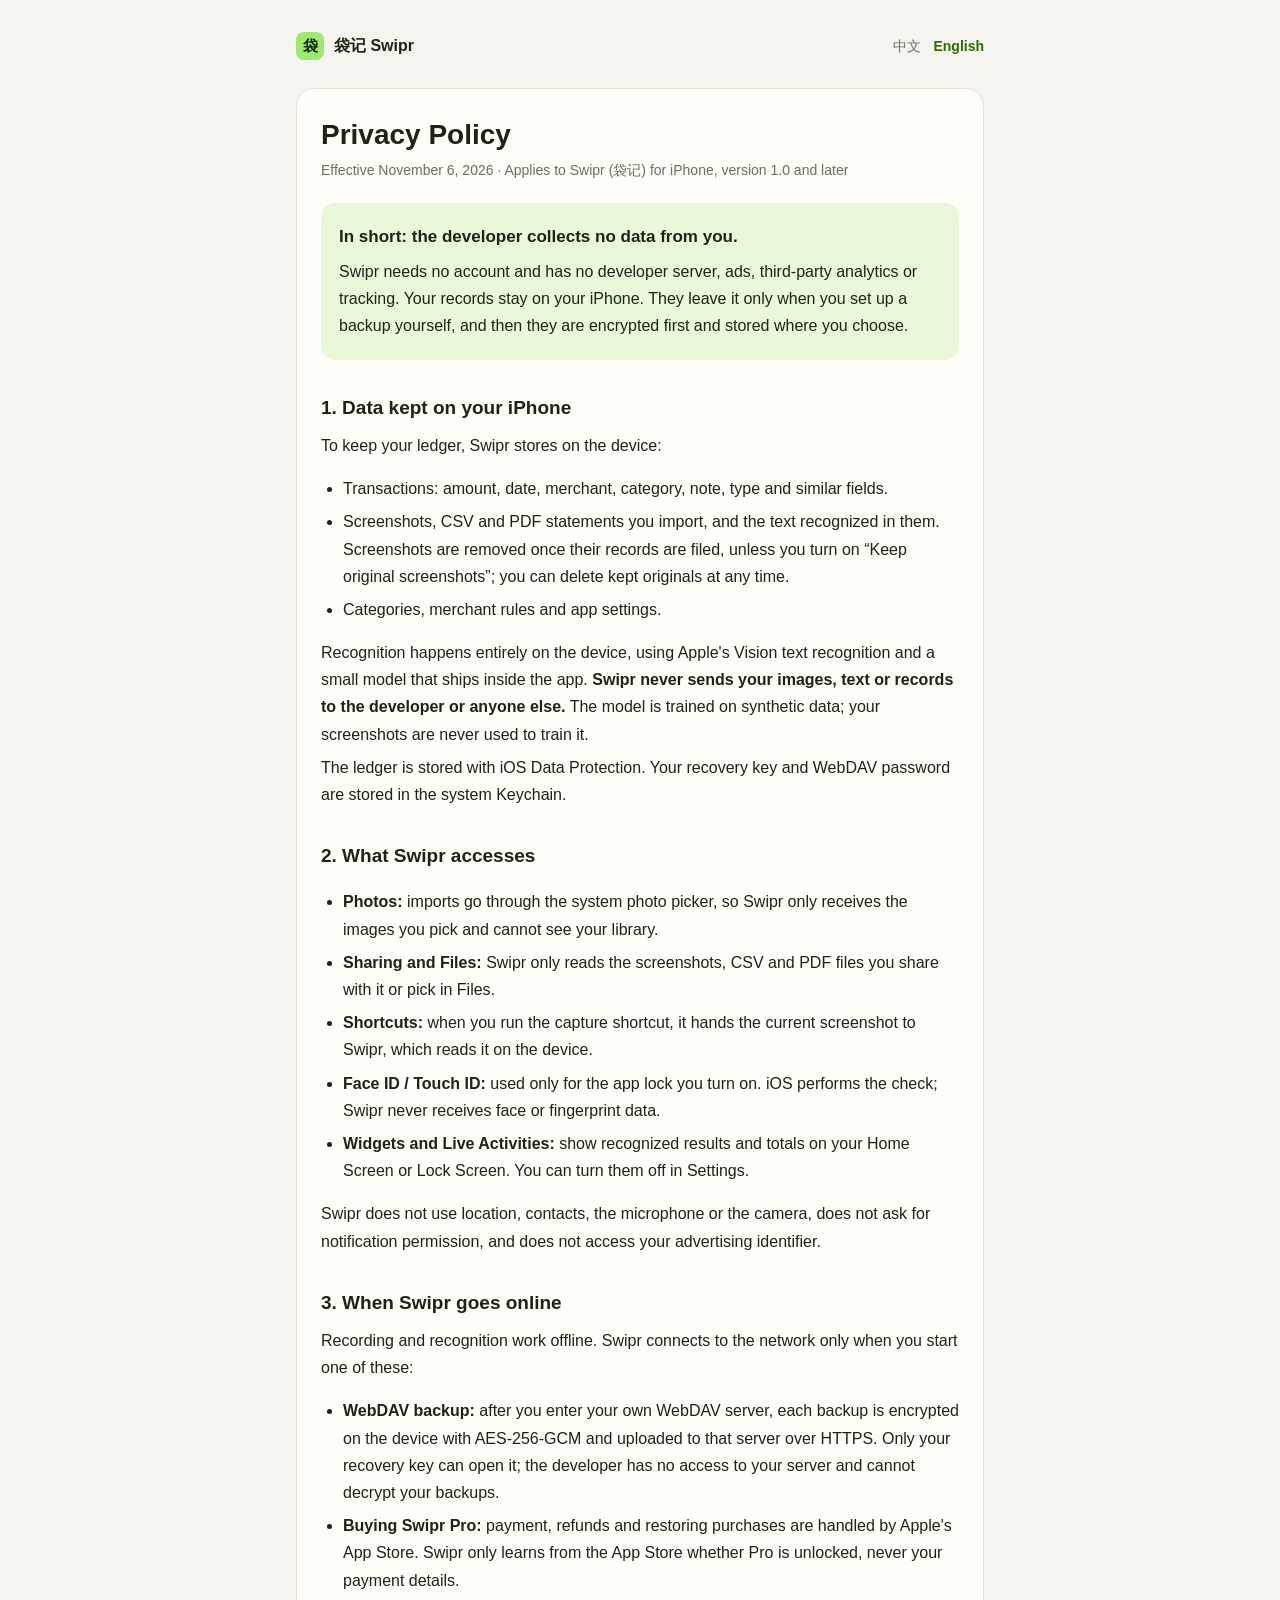
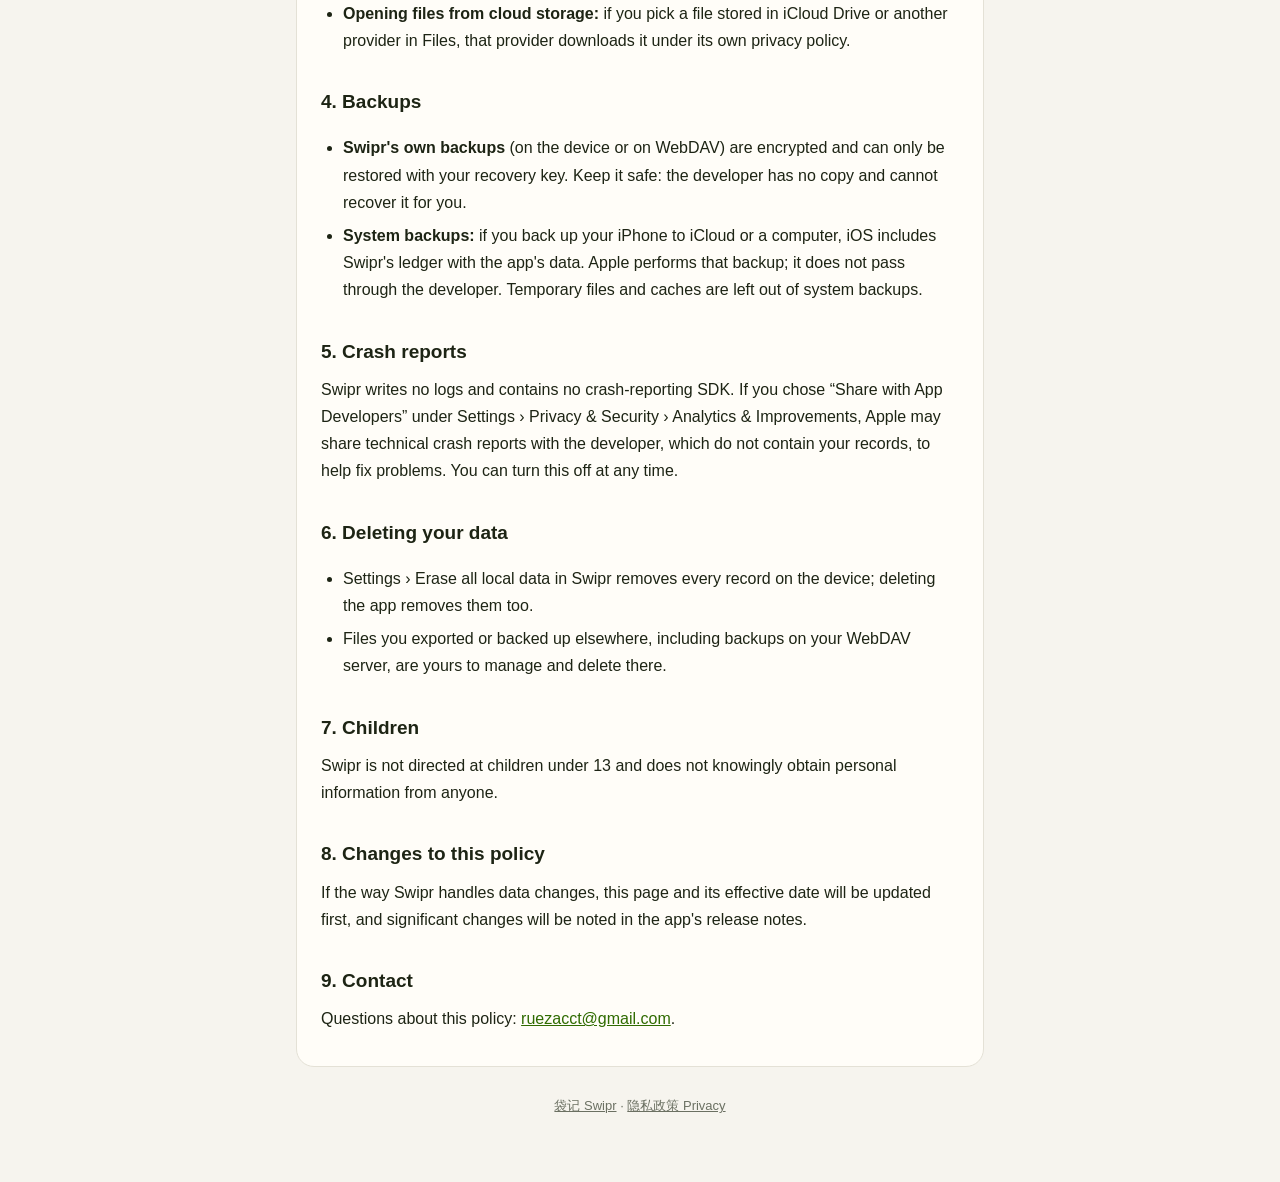
==== privacy.html @ 4a1c2935 "Add Swipr support and privacy pages" ====
<!doctype html>
<html lang="zh-Hans">
<head>
<meta charset="utf-8">
<meta name="viewport" content="width=device-width, initial-scale=1">
<title>袋记 Swipr 隐私政策 · Privacy Policy</title>
<meta name="description" content="袋记（Swipr）不收集你的任何数据。Swipr collects no data.">
<link rel="stylesheet" href="style.css">
</head>
<body>
<main>
<header class="top">
  <a class="brand" href="./"><span class="mark">袋</span>袋记 Swipr</a>
  <nav class="lang"><a href="?lang=zh" data-lang="zh-Hans">中文</a><a href="?lang=en" data-lang="en">English</a></nav>
</header>

<article lang="zh-Hans">
  <h1>隐私政策</h1>
  <p class="meta">生效日期：2026 年 11 月 6 日 · 适用于 iPhone 版袋记（Swipr）1.0 及以后版本</p>

  <div class="summary">
    <p class="lead"><strong>一句话：开发者不收集你的任何数据。</strong></p>
    <p>袋记不需要注册账号，没有开发者服务器，没有广告、第三方统计或追踪。你的账单只保存在你的 iPhone 上，只有在你自己设置备份时，才会加密后存到你选择的位置。</p>
  </div>

  <h2>1. 保存在你 iPhone 上的数据</h2>
  <p>为了记账，袋记会在本机保存以下内容：</p>
  <ul>
    <li>交易记录：金额、日期、商户、分类、备注、收支类型等；</li>
    <li>你导入的截图、CSV 和 PDF 账单，以及识别出的文字。确认入账后，原始截图默认会被清理；只有你开启「保留原始截图」后才会长期保存，你可以随时删除；</li>
    <li>分类、商户规则和应用设置。</li>
  </ul>
  <p>截图和账单的识别全部在本机完成，使用 Apple 的 Vision 文字识别和随 App 安装的一个小型识别模型。<strong>袋记不会把任何图片、文字或账单内容发送给开发者或其他任何人。</strong>识别模型用合成数据训练，你的截图不会被用来训练模型。</p>
  <p>本机数据库使用 iOS 的数据保护（Data Protection）存储，恢复密钥和 WebDAV 密码保存在系统钥匙串（Keychain）中。</p>

  <h2>2. 袋记会访问什么</h2>
  <ul>
    <li><strong>照片：</strong>通过系统的照片选择器导入，袋记只能拿到你选中的图片，看不到你的相册。</li>
    <li><strong>分享和文件：</strong>只处理你从其他 App 分享过来、或在「文件」里选中的截图、CSV 和 PDF。</li>
    <li><strong>快捷指令：</strong>你运行截图快捷指令时，指令把当时的屏幕截图交给袋记，在本机识别。</li>
    <li><strong>面容 ID / 触控 ID：</strong>仅用于你开启的应用锁。验证由 iOS 完成，袋记拿不到你的面部或指纹信息。</li>
    <li><strong>小组件和实时活动：</strong>会在主屏幕或锁定屏幕上显示识别结果和统计金额。你可以在系统设置中关闭它们。</li>
  </ul>
  <p>袋记不使用定位、通讯录、麦克风或相机，不申请通知权限，也不访问你的广告标识符。</p>

  <h2>3. 袋记什么时候联网</h2>
  <p>记账和识别都不需要网络。袋记只会在以下由你主动发起的情况下联网：</p>
  <ul>
    <li><strong>WebDAV 备份：</strong>你填写自己的 WebDAV 服务器地址后，备份会先在本机用 AES-256-GCM 加密，再通过 HTTPS 上传到这台服务器。只有你的恢复密钥能解开备份，开发者无法访问你的服务器，也无法解开备份。</li>
    <li><strong>购买袋记 Pro：</strong>付款、退款和恢复购买都由 Apple 的 App Store 处理。袋记只从 App Store 获知你是否已解锁 Pro，拿不到你的付款信息。</li>
    <li><strong>从云盘打开文件：</strong>如果你在「文件」里选择 iCloud 云盘或其他云盘中的文件，下载由该云盘服务完成，适用它们自己的隐私政策。</li>
  </ul>

  <h2>4. 备份</h2>
  <ul>
    <li><strong>袋记自己的备份</strong>（存到本机或 WebDAV）都经过加密，只能用你的恢复密钥恢复。请自己妥善保存恢复密钥：开发者没有副本，丢失后无法找回。</li>
    <li><strong>系统备份：</strong>如果你开启了 iPhone 的 iCloud 备份，或用电脑备份 iPhone，iOS 会把袋记的账本作为 App 数据一起备份。这一过程由 Apple 完成，不经过开发者。临时文件和缓存不会进入系统备份。</li>
  </ul>

  <h2>5. 崩溃报告</h2>
  <p>袋记不写运行日志，也没有集成任何崩溃收集 SDK。如果你在 iPhone「设置 › 隐私与安全性 › 分析与改进」中选择了「与 App 开发者共享」，Apple 可能会把 App 崩溃时的技术报告（不包含你的账单内容）提供给开发者，仅用于修复问题。你可以随时关闭这项共享。</p>

  <h2>6. 删除你的数据</h2>
  <ul>
    <li>在袋记的「设置 › 清空全部本地数据」中可以删除本机的全部记录；删除 App 也会清除本机数据。</li>
    <li>你导出或备份到其他位置的文件（包括 WebDAV 服务器上的备份）由你自己管理，需要你在那里删除。</li>
  </ul>

  <h2>7. 儿童</h2>
  <p>袋记不面向 13 岁以下儿童，也不会有意获取任何人的个人信息。</p>

  <h2>8. 本政策的变更</h2>
  <p>如果袋记处理数据的方式发生变化，我们会先更新本页面和生效日期，重大变化还会在 App 更新说明中写明。</p>

  <h2>9. 联系我们</h2>
  <p>对本政策有任何疑问，请发邮件至 <a href="mailto:ruezacct@gmail.com">ruezacct@gmail.com</a>。</p>
</article>

<article lang="en">
  <h1>Privacy Policy</h1>
  <p class="meta">Effective November 6, 2026 · Applies to Swipr (袋记) for iPhone, version 1.0 and later</p>

  <div class="summary">
    <p class="lead"><strong>In short: the developer collects no data from you.</strong></p>
    <p>Swipr needs no account and has no developer server, ads, third-party analytics or tracking. Your records stay on your iPhone. They leave it only when you set up a backup yourself, and then they are encrypted first and stored where you choose.</p>
  </div>

  <h2>1. Data kept on your iPhone</h2>
  <p>To keep your ledger, Swipr stores on the device:</p>
  <ul>
    <li>Transactions: amount, date, merchant, category, note, type and similar fields.</li>
    <li>Screenshots, CSV and PDF statements you import, and the text recognized in them. Screenshots are removed once their records are filed, unless you turn on “Keep original screenshots”; you can delete kept originals at any time.</li>
    <li>Categories, merchant rules and app settings.</li>
  </ul>
  <p>Recognition happens entirely on the device, using Apple's Vision text recognition and a small model that ships inside the app. <strong>Swipr never sends your images, text or records to the developer or anyone else.</strong> The model is trained on synthetic data; your screenshots are never used to train it.</p>
  <p>The ledger is stored with iOS Data Protection. Your recovery key and WebDAV password are stored in the system Keychain.</p>

  <h2>2. What Swipr accesses</h2>
  <ul>
    <li><strong>Photos:</strong> imports go through the system photo picker, so Swipr only receives the images you pick and cannot see your library.</li>
    <li><strong>Sharing and Files:</strong> Swipr only reads the screenshots, CSV and PDF files you share with it or pick in Files.</li>
    <li><strong>Shortcuts:</strong> when you run the capture shortcut, it hands the current screenshot to Swipr, which reads it on the device.</li>
    <li><strong>Face ID / Touch ID:</strong> used only for the app lock you turn on. iOS performs the check; Swipr never receives face or fingerprint data.</li>
    <li><strong>Widgets and Live Activities:</strong> show recognized results and totals on your Home Screen or Lock Screen. You can turn them off in Settings.</li>
  </ul>
  <p>Swipr does not use location, contacts, the microphone or the camera, does not ask for notification permission, and does not access your advertising identifier.</p>

  <h2>3. When Swipr goes online</h2>
  <p>Recording and recognition work offline. Swipr connects to the network only when you start one of these:</p>
  <ul>
    <li><strong>WebDAV backup:</strong> after you enter your own WebDAV server, each backup is encrypted on the device with AES-256-GCM and uploaded to that server over HTTPS. Only your recovery key can open it; the developer has no access to your server and cannot decrypt your backups.</li>
    <li><strong>Buying Swipr Pro:</strong> payment, refunds and restoring purchases are handled by Apple's App Store. Swipr only learns from the App Store whether Pro is unlocked, never your payment details.</li>
    <li><strong>Opening files from cloud storage:</strong> if you pick a file stored in iCloud Drive or another provider in Files, that provider downloads it under its own privacy policy.</li>
  </ul>

  <h2>4. Backups</h2>
  <ul>
    <li><strong>Swipr's own backups</strong> (on the device or on WebDAV) are encrypted and can only be restored with your recovery key. Keep it safe: the developer has no copy and cannot recover it for you.</li>
    <li><strong>System backups:</strong> if you back up your iPhone to iCloud or a computer, iOS includes Swipr's ledger with the app's data. Apple performs that backup; it does not pass through the developer. Temporary files and caches are left out of system backups.</li>
  </ul>

  <h2>5. Crash reports</h2>
  <p>Swipr writes no logs and contains no crash-reporting SDK. If you chose “Share with App Developers” under Settings › Privacy &amp; Security › Analytics &amp; Improvements, Apple may share technical crash reports with the developer, which do not contain your records, to help fix problems. You can turn this off at any time.</p>

  <h2>6. Deleting your data</h2>
  <ul>
    <li>Settings › Erase all local data in Swipr removes every record on the device; deleting the app removes them too.</li>
    <li>Files you exported or backed up elsewhere, including backups on your WebDAV server, are yours to manage and delete there.</li>
  </ul>

  <h2>7. Children</h2>
  <p>Swipr is not directed at children under 13 and does not knowingly obtain personal information from anyone.</p>

  <h2>8. Changes to this policy</h2>
  <p>If the way Swipr handles data changes, this page and its effective date will be updated first, and significant changes will be noted in the app's release notes.</p>

  <h2>9. Contact</h2>
  <p>Questions about this policy: <a href="mailto:ruezacct@gmail.com">ruezacct@gmail.com</a>.</p>
</article>

<footer><a href="./">袋记 Swipr</a> · <a href="privacy.html">隐私政策 Privacy</a></footer>
</main>
<script src="lang.js"></script>
</body>
</html>
---- style.css ----
:root {
  --bg: #f6f4ee;
  --paper: #fffdf8;
  --ink: #1d2414;
  --muted: #6b7062;
  --line: #e4e1d6;
  --accent: #2f6b00;
  --lime: #9fe870;
  --on-lime: #0f2400;
}

@media (prefers-color-scheme: dark) {
  :root:not([data-theme="light"]) {
    --bg: #121510;
    --paper: #1a1e17;
    --ink: #eef0e8;
    --muted: #9da394;
    --line: #2c3227;
    --accent: #9fe870;
  }
}

:root[data-theme="dark"] {
  --bg: #121510;
  --paper: #1a1e17;
  --ink: #eef0e8;
  --muted: #9da394;
  --line: #2c3227;
  --accent: #9fe870;
}

* { box-sizing: border-box; }

body {
  margin: 0;
  background: var(--bg);
  color: var(--ink);
  font: 16px/1.7 -apple-system, BlinkMacSystemFont, "PingFang SC", "Helvetica Neue", sans-serif;
  -webkit-text-size-adjust: 100%;
}

main {
  max-width: 720px;
  margin: 0 auto;
  padding: 32px 16px 64px;
}

header.top {
  display: flex;
  align-items: center;
  justify-content: space-between;
  gap: 12px;
  margin-bottom: 28px;
}

.brand {
  display: flex;
  align-items: center;
  gap: 10px;
  font-weight: 600;
  color: var(--ink);
  text-decoration: none;
}

.brand .mark {
  width: 28px;
  height: 28px;
  border-radius: 8px;
  background: var(--lime);
  color: var(--on-lime);
  display: grid;
  place-items: center;
  font-size: 15px;
}

nav.lang a {
  color: var(--muted);
  text-decoration: none;
  margin-left: 12px;
  font-size: 14px;
}

nav.lang a[aria-current="true"] { color: var(--accent); font-weight: 600; }

article {
  background: var(--paper);
  border: 1px solid var(--line);
  border-radius: 18px;
  padding: 28px 24px;
}

h1 { font-size: 28px; line-height: 1.3; margin: 0 0 6px; }
h2 { font-size: 19px; margin: 32px 0 8px; }
h3 { font-size: 16px; margin: 20px 0 4px; }
p, li { margin: 6px 0; }
ul { padding-left: 22px; }
a { color: var(--accent); }
.meta { color: var(--muted); font-size: 14px; margin-bottom: 20px; }
.lead { font-size: 17px; }

.summary {
  background: color-mix(in srgb, var(--lime) 22%, var(--paper));
  border-radius: 14px;
  padding: 14px 18px;
  margin: 18px 0;
}

footer { color: var(--muted); font-size: 13px; text-align: center; margin-top: 28px; }
footer a { color: var(--muted); }

/* Without script both languages stay visible; with it only the chosen one shows. */
.js [lang]:not(html).hidden { display: none; }
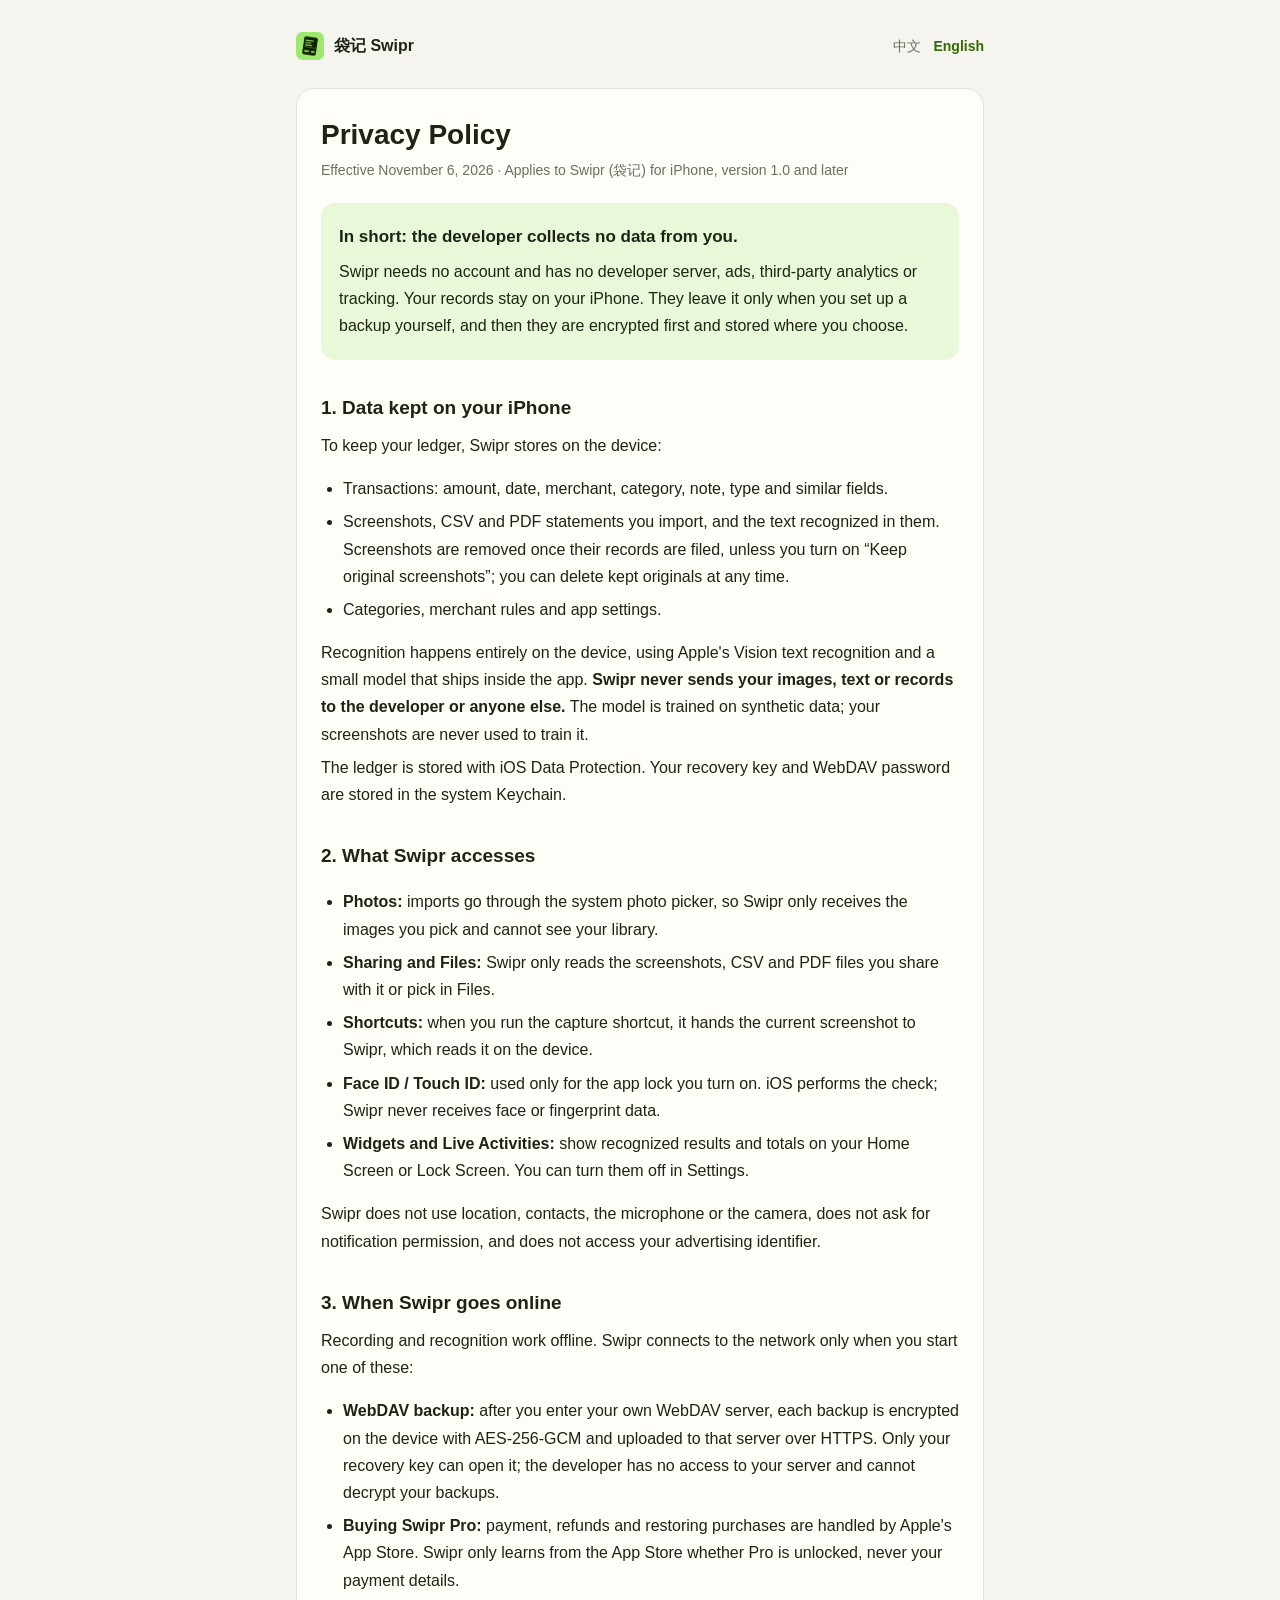
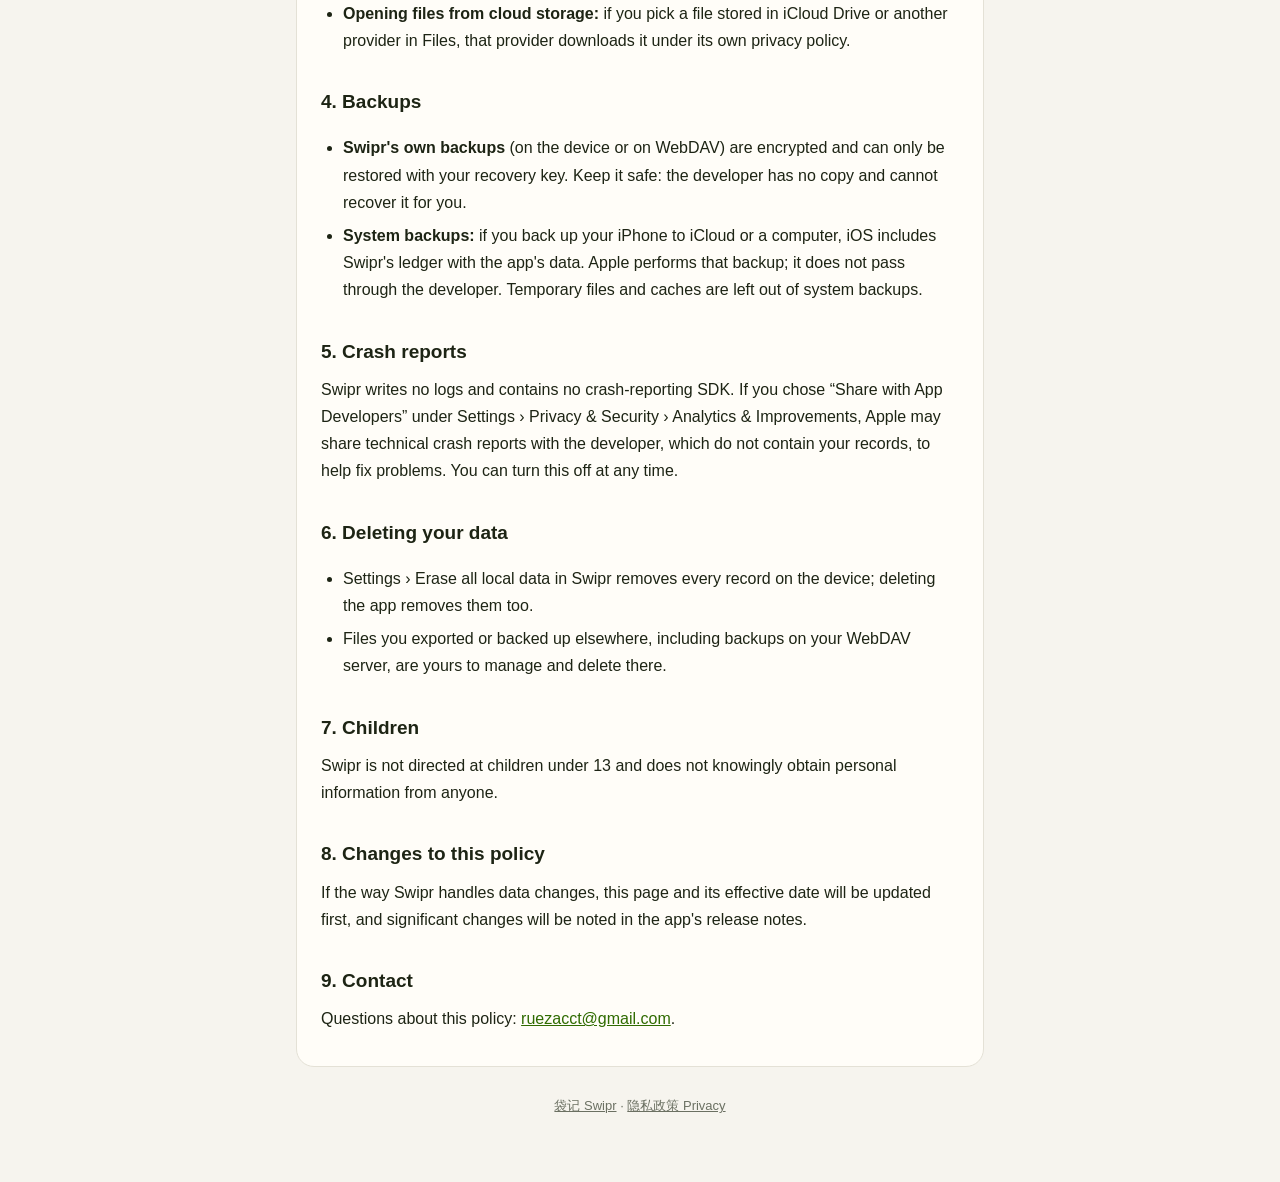
==== commit 663744fa: "Use the app icon as logo and favicon" ====
--- a/privacy.html
+++ b/privacy.html
@@ -5,12 +5,14 @@
 <meta name="viewport" content="width=device-width, initial-scale=1">
 <title>袋记 Swipr 隐私政策 · Privacy Policy</title>
 <meta name="description" content="袋记（Swipr）不收集你的任何数据。Swipr collects no data.">
+<link rel="icon" type="image/png" href="favicon.png">
+<link rel="apple-touch-icon" href="apple-touch-icon.png">
 <link rel="stylesheet" href="style.css">
 </head>
 <body>
 <main>
 <header class="top">
-  <a class="brand" href="./"><span class="mark">袋</span>袋记 Swipr</a>
+  <a class="brand" href="./"><img class="mark" src="favicon.png" width="28" height="28" alt="">袋记 Swipr</a>
   <nav class="lang"><a href="?lang=zh" data-lang="zh-Hans">中文</a><a href="?lang=en" data-lang="en">English</a></nav>
 </header>
 
--- a/style.css
+++ b/style.css
@@ -6,7 +6,6 @@
   --line: #e4e1d6;
   --accent: #2f6b00;
   --lime: #9fe870;
-  --on-lime: #0f2400;
 }
 
 @media (prefers-color-scheme: dark) {
@@ -65,12 +64,7 @@
 .brand .mark {
   width: 28px;
   height: 28px;
-  border-radius: 8px;
-  background: var(--lime);
-  color: var(--on-lime);
-  display: grid;
-  place-items: center;
-  font-size: 15px;
+  display: block;
 }
 
 nav.lang a {
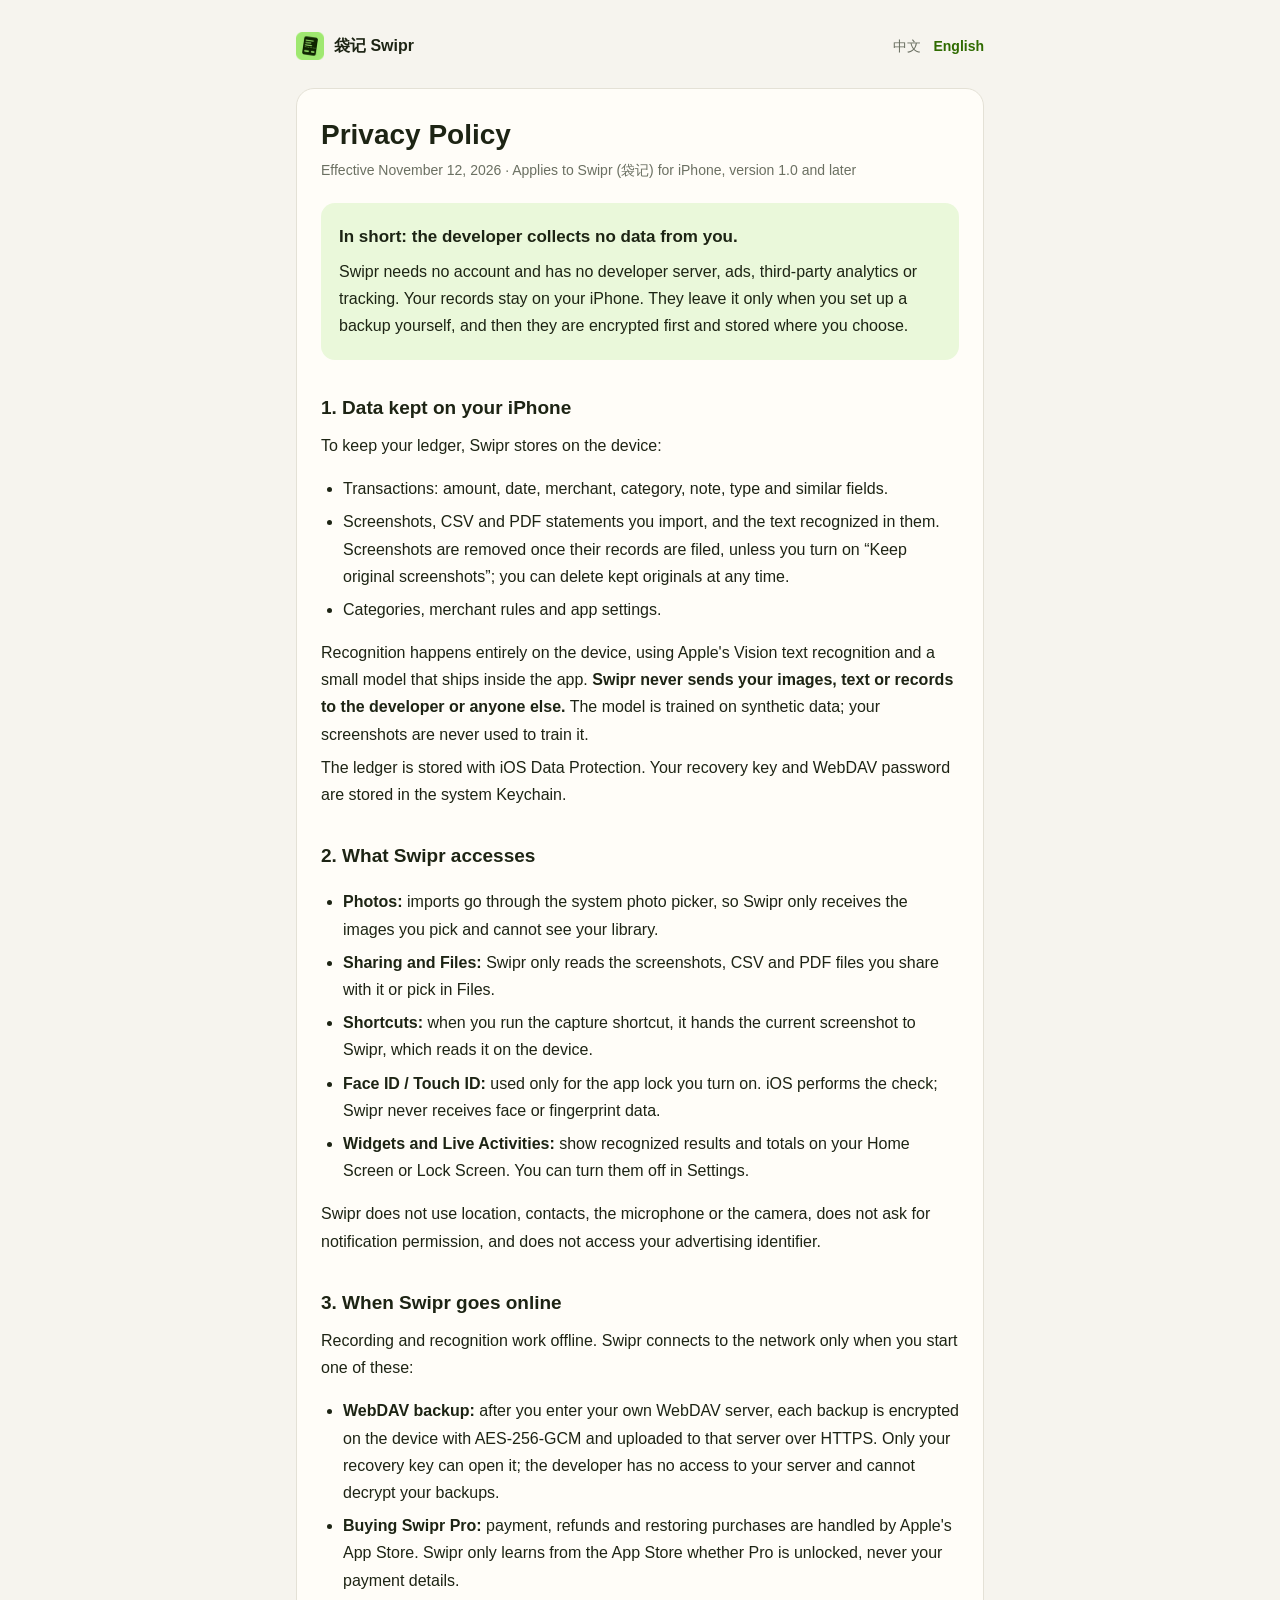
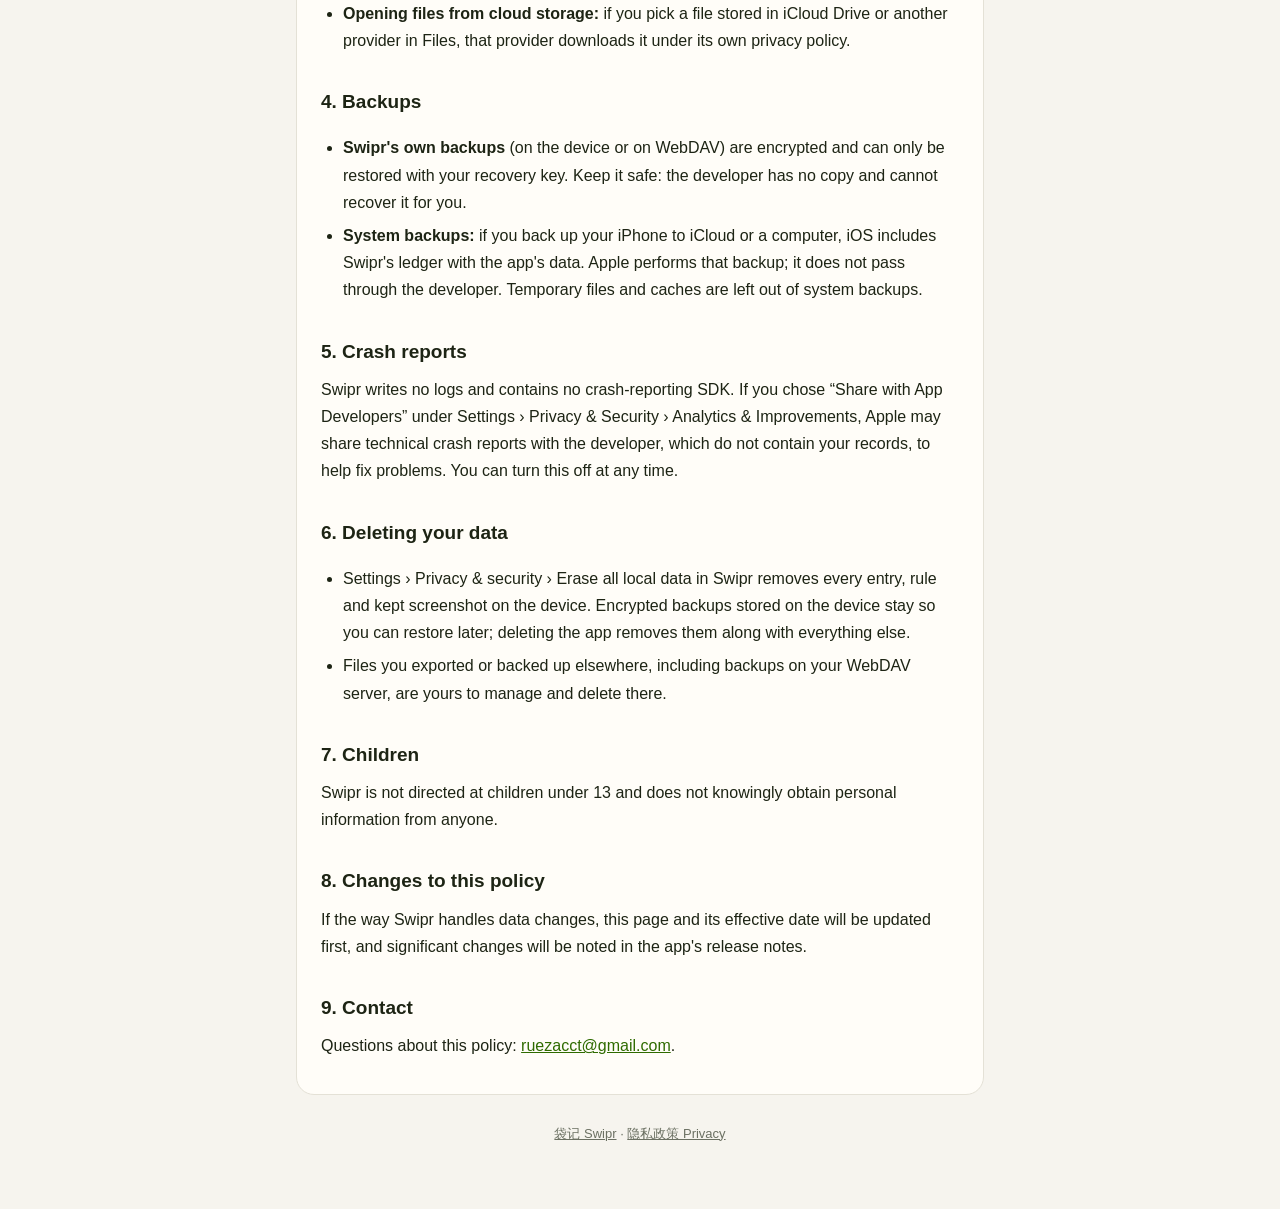
==== commit e998b213: "Clarify that erasing keeps encrypted local backups" ====
--- a/privacy.html
+++ b/privacy.html
@@ -18,7 +18,7 @@
 
 <article lang="zh-Hans">
   <h1>隐私政策</h1>
-  <p class="meta">生效日期：2026 年 11 月 6 日 · 适用于 iPhone 版袋记（Swipr）1.0 及以后版本</p>
+  <p class="meta">生效日期：2026 年 11 月 12 日 · 适用于 iPhone 版袋记（Swipr）1.0 及以后版本</p>
 
   <div class="summary">
     <p class="lead"><strong>一句话：开发者不收集你的任何数据。</strong></p>
@@ -64,7 +64,7 @@
 
   <h2>6. 删除你的数据</h2>
   <ul>
-    <li>在袋记的「设置 › 清空全部本地数据」中可以删除本机的全部记录；删除 App 也会清除本机数据。</li>
+    <li>在袋记的「设置 › 隐私与安全 › 清空全部本地数据」中可以删除本机的全部账目、规则和原始截图。存在本机的加密备份会保留，方便你之后恢复；删除 App 会把它们和其他本机数据一起清除。</li>
     <li>你导出或备份到其他位置的文件（包括 WebDAV 服务器上的备份）由你自己管理，需要你在那里删除。</li>
   </ul>
 
@@ -80,7 +80,7 @@
 
 <article lang="en">
   <h1>Privacy Policy</h1>
-  <p class="meta">Effective November 6, 2026 · Applies to Swipr (袋记) for iPhone, version 1.0 and later</p>
+  <p class="meta">Effective November 12, 2026 · Applies to Swipr (袋记) for iPhone, version 1.0 and later</p>
 
   <div class="summary">
     <p class="lead"><strong>In short: the developer collects no data from you.</strong></p>
@@ -126,7 +126,7 @@
 
   <h2>6. Deleting your data</h2>
   <ul>
-    <li>Settings › Erase all local data in Swipr removes every record on the device; deleting the app removes them too.</li>
+    <li>Settings › Privacy &amp; security › Erase all local data in Swipr removes every entry, rule and kept screenshot on the device. Encrypted backups stored on the device stay so you can restore later; deleting the app removes them along with everything else.</li>
     <li>Files you exported or backed up elsewhere, including backups on your WebDAV server, are yours to manage and delete there.</li>
   </ul>
 
